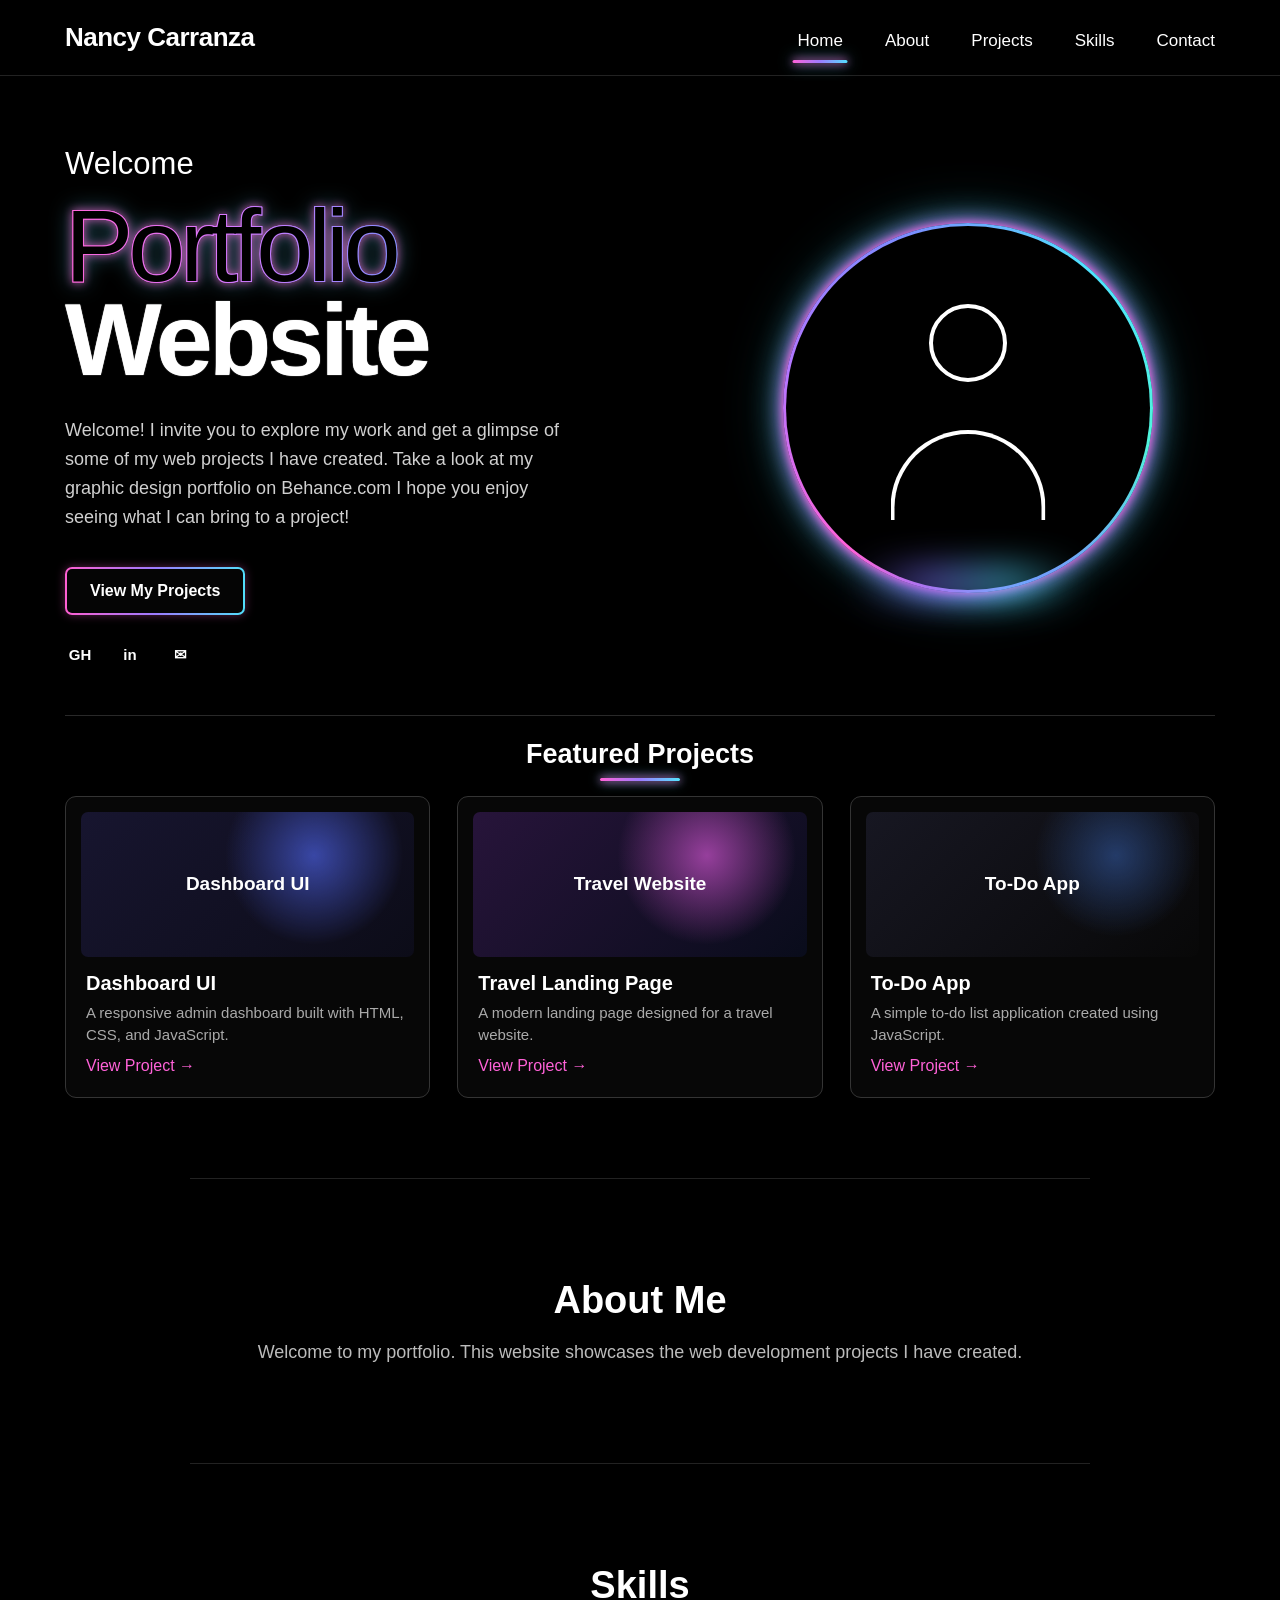
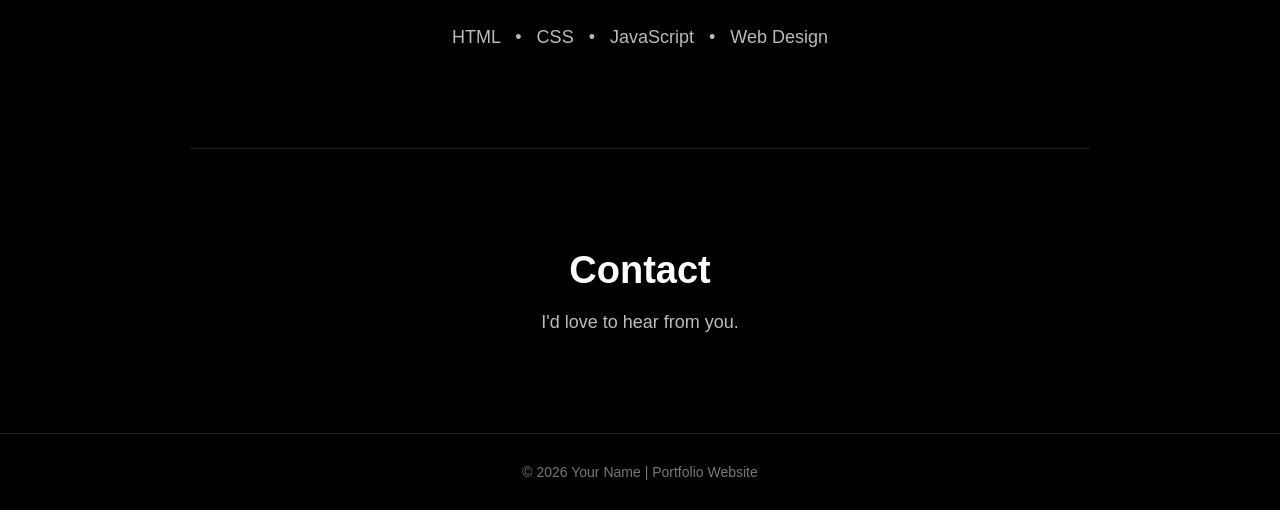
==== index.html @ f1543f97 "portgh" ====
<!DOCTYPE html>
<html lang="en">

<head>
    <meta charset="UTF-8">
    <meta name="viewport" content="width=device-width, initial-scale=1.0">

    <title>My Portfolio Website</title>

    <link rel="stylesheet" href="style.css">
</head>

<body>

    <!-- =========================
         HEADER
    ========================== -->

    <header>

        <div class="header-content">

            <div class="logo">
                <span>Nancy Carranza</span>
            </div>

            <nav>
                <a href="#home" class="active">Home</a>
                <a href="#about">About</a>
                <a href="#projects">Projects</a>
                <a href="#skills">Skills</a>
                <a href="#contact">Contact</a>
            </nav>

        </div>

    </header>


    <!-- =========================
         MAIN
    ========================== -->

    <main>

        <!-- HERO -->

        <section id="home" class="hero">

            <div class="hero-content">

                <div class="hero-text">

                    <p class="hello">
                        Welcome 
                    </p>

                    <h1>
                        <span class="portfolio-text">
                            Portfolio
                        </span>

                        <span class="website-text">
                            Website
                        </span>
                    </h1>

                    <p class="intro">
                        Welcome! I invite you to explore my work and get a glimpse 
                        of some of my web projects I have created. Take a look at my 
                        graphic design portfolio on 
                        Behance.com I hope you 
                        enjoy seeing what I can bring to a project!
                    </p>

                    <a href="#projects" class="project-button">
                        View My Projects
                    </a>

                    <div class="social-icons">

                        <a href="#" aria-label="GitHub">
                            GH
                        </a>

                        <a href="#" aria-label="LinkedIn">
                            in
                        </a>

                        <a href="mailto:youremail@example.com"
                           aria-label="Email">
                            ✉
                        </a>

                    </div>

                </div>


                <!-- NEON PROFILE CIRCLE -->

                <div class="hero-image">

                    <div class="neon-ring">

                        <div class="profile-circle">

                            <div class="person-head"></div>

                            <div class="person-body"></div>

                        </div>

                    </div>

                    <div class="glow"></div>

                </div>

            </div>

        </section>


        <!-- =========================
             PROJECTS
        ========================== -->

        <section id="projects" class="projects-section">

            <div class="section-heading">

                <h2>
                    Featured Projects
                </h2>

                <div class="heading-line"></div>

            </div>


            <div class="projects-container">


                <!-- PROJECT 1 -->

                <article class="project-card">

                    <div class="project-preview project-one">
                        <span>Dashboard UI</span>
                    </div>

                    <div class="project-info">

                        <h3>
                            Dashboard UI
                        </h3>

                        <p>
                            A responsive admin dashboard built
                            with HTML, CSS, and JavaScript.
                        </p>

                        <a href="#">
                            View Project →
                        </a>

                    </div>

                </article>


                <!-- PROJECT 2 -->

                <article class="project-card">

                    <div class="project-preview project-two">
                        <span>Travel Website</span>
                    </div>

                    <div class="project-info">

                        <h3>
                            Travel Landing Page
                        </h3>

                        <p>
                            A modern landing page designed
                            for a travel website.
                        </p>

                        <a href="#">
                            View Project →
                        </a>

                    </div>

                </article>


                <!-- PROJECT 3 -->

                <article class="project-card">

                    <div class="project-preview project-three">
                        <span>To-Do App</span>
                    </div>

                    <div class="project-info">

                        <h3>
                            To-Do App
                        </h3>

                        <p>
                            A simple to-do list application
                            created using JavaScript.
                        </p>

                        <a href="#">
                            View Project →
                        </a>

                    </div>

                </article>

            </div>

        </section>


        <!-- =========================
             ABOUT
        ========================== -->

        <section id="about" class="simple-section">

            <h2>About Me</h2>

            <p>
                Welcome to my portfolio. This website showcases
                the web development projects I have created.
            </p>

        </section>


        <!-- =========================
             SKILLS
        ========================== -->

        <section id="skills" class="simple-section">

            <h2>Skills</h2>

            <p>
                HTML &nbsp; • &nbsp;
                CSS &nbsp; • &nbsp;
                JavaScript &nbsp; • &nbsp;
                Web Design
            </p>

        </section>


        <!-- =========================
             CONTACT
        ========================== -->

        <section id="contact" class="simple-section">

            <h2>Contact</h2>

            <p>
                I'd love to hear from you.
            </p>

        </section>

    </main>


    <!-- =========================
         FOOTER
    ========================== -->

    <footer>

        <p>
            © 2026 Your Name | Portfolio Website
        </p>

    </footer>

</body>

</html>
---- style.css ----
/* ==========================================
   RESET
========================================== */

* {
    margin: 0;
    padding: 0;
    box-sizing: border-box;
}

html {
    scroll-behavior: smooth;
}

body {
    background: #000000;
    color: #ffffff;
    font-family: Arial, Helvetica, sans-serif;
}


/* ==========================================
   HEADER
========================================== */

header {
    width: 100%;

    background: rgba(0, 0, 0, 0.96);

    border-bottom: 1px solid #222222;

    position: sticky;
    top: 0;

    z-index: 1000;
}

.header-content {
    max-width: 1180px;

    margin: auto;

    height: 75px;

    padding: 0 15px;

    display: flex;

    align-items: center;

    justify-content: space-between;
}


/* NAME */

.logo {
    font-size: 26px;

    font-weight: 700;

    letter-spacing: -0.5px;
}

.logo span {
    color: #ffffff;
}


/* NAVIGATION */

nav {
    display: flex;

    align-items: center;

    gap: 42px;
}

nav a {
    color: #ffffff;

    text-decoration: none;

    font-size: 17px;

    padding: 26px 0 20px;

    position: relative;

    transition: 0.3s ease;
}

nav a:hover {
    color: #ffffff;
}


/* ACTIVE NAVIGATION */

nav a.active::after {
    content: "";

    position: absolute;

    bottom: 8px;

    left: 50%;

    transform: translateX(-50%);

    width: 55px;

    height: 3px;

    border-radius: 10px;

    background: linear-gradient(
        90deg,
        #ff62d8,
        #9d7cff,
        #54dfff
    );

    box-shadow:
        0 0 8px #ff62d8,
        0 0 15px #54dfff;
}


/* ==========================================
   HERO SECTION
========================================== */

.hero {
    min-height: 600px;

    max-width: 1180px;

    margin: auto;

    padding: 70px 15px 45px;
}


.hero-content {
    display: flex;

    align-items: center;

    justify-content: space-between;

    min-height: 500px;
}


/* ==========================================
   HERO TEXT
========================================== */

.hero-text {
    width: 55%;
}

.hello {
    font-size: 31px;

    font-weight: 400;

    margin-bottom: 15px;
}


/* ==========================================
   MAIN TITLE
========================================== */

h1 {
    line-height: 0.9;

    margin-bottom: 30px;
}


/* ==========================================
   PORTFOLIO OMBRÉ
========================================== */

/* ==========================================
   PORTFOLIO - BLACK LETTERS
   WITH NEON OMBRÉ OUTLINE
========================================== */

.portfolio-text {
    display: block;

    position: relative;

    font-size: clamp(70px, 8vw, 108px);

    font-weight: 300;

    letter-spacing: -5px;

    line-height: 0.95;

    color: #000000;

    /* Keeps the letters BLACK */
    -webkit-text-fill-color: #000000;

    /* Neon outline */
    -webkit-text-stroke: 2px transparent;

    /* Gradient behind the black letters */
    background: 
        linear-gradient(
        90deg,
        #ff66d9 0%,
        #d978ff 25%,
        #8d8cff 50%,
        #5bdcff 75%,
        #55f2df 100%
    );

    -webkit-background-clip: text;

    background-clip: text;

    /* Subtle neon glow */
    filter:
        drop-shadow(0 0 5px rgba(255, 102, 217, 0.7))
        drop-shadow(0 0 10px rgba(91, 220, 255, 0.35));
}


/* Creates the colored outline */

.portfolio-text::before {
    content: "Portfolio";

    position: absolute;

    top: 0;
    left: 0;

    width: 100%;
    height: 100%;

    color: transparent;

    -webkit-text-fill-color: transparent;

    -webkit-text-stroke: 2px transparent;

    background: linear-gradient(
        90deg,
        #ff66d9 0%,
        #d978ff 25%,
        #8d8cff 50%,
        #5bdcff 75%,
        #55f2df 100%
    );

    -webkit-background-clip: text;

    background-clip: text;

    z-index: -1;
}


/* ==========================================
   WHITE WEBSITE
========================================== */

.website-text {
    display: block;

    font-size: clamp(70px, 8vw, 108px);

    font-weight: 700;

    letter-spacing: -4px;

    color: #ffffff;

    text-shadow:
        0 0 1px #ffffff;
}


/* ==========================================
   INTRO TEXT
========================================== */

.intro {
    color: #d0d0d0;

    font-size: 18px;

    line-height: 1.6;

    max-width: 520px;

    margin-bottom: 35px;
}


/* ==========================================
   PROJECT BUTTON
========================================== */

.project-button {
    display: inline-block;

    padding: 13px 23px;

    color: #ffffff;

    text-decoration: none;

    font-size: 16px;

    font-weight: 600;

    border: 2px solid transparent;

    border-radius: 7px;

    background:
        linear-gradient(#050505, #050505) padding-box,
        linear-gradient(
            90deg,
            #ff5fd2,
            #9c7bff,
            #52defb
        ) border-box;

    transition: 0.3s ease;

    box-shadow:
        0 0 10px rgba(255, 95, 210, 0.35);
}


.project-button:hover {
    transform: translateY(-3px);

    box-shadow:
        0 0 15px rgba(255, 95, 210, 0.7),
        0 0 25px rgba(82, 222, 251, 0.4);
}


/* ==========================================
   SOCIAL ICONS
========================================== */

.social-icons {
    display: flex;

    gap: 20px;

    margin-top: 25px;
}

.social-icons a {
    width: 30px;

    height: 30px;

    display: flex;

    align-items: center;

    justify-content: center;

    color: #ffffff;

    text-decoration: none;

    font-size: 15px;

    font-weight: bold;

    transition: 0.3s ease;
}

.social-icons a:hover {
    color: #6ee7ff;

    text-shadow:
        0 0 10px #6ee7ff;
}


/* ==========================================
   HERO IMAGE AREA
========================================== */

.hero-image {
    width: 43%;

    display: flex;

    justify-content: center;

    align-items: center;

    position: relative;

    min-height: 400px;
}


/* ==========================================
   OMBRÉ NEON CIRCLE
========================================== */

.neon-ring {

    width: 370px;

    height: 370px;

    border-radius: 50%;

    position: relative;

    display: flex;

    align-items: center;

    justify-content: center;

    /* THIS CREATES THE OMBRÉ RING */

    background: conic-gradient(
        from 220deg,
        #ff62d8,
        #b675ff,
        #7c8cff,
        #4fe2ff,
        #4ff5dc,
        #7c8cff,
        #ff62d8
    );

    /* NEON GLOW */

    box-shadow:
        0 0 8px #ff62d8,
        0 0 20px #b675ff,
        0 0 35px rgba(79, 226, 255, 0.65),
        0 0 60px rgba(79, 226, 255, 0.25);
}


/* INNER BLACK CIRCLE */

.profile-circle {

    width: 364px;

    height: 364px;

    border-radius: 50%;

    background: #000000;

    position: relative;
}


/* ==========================================
   PERSON PLACEHOLDER
========================================== */

.person-head {

    width: 78px;

    height: 78px;

    border: 4px solid #ffffff;

    border-radius: 50%;

    position: absolute;

    top: 78px;

    left: 50%;

    transform: translateX(-50%);
}


.person-body {

    width: 155px;

    height: 90px;

    border: 4px solid #ffffff;

    border-bottom: none;

    border-radius: 90px 90px 0 0;

    position: absolute;

    bottom: 70px;

    left: 50%;

    transform: translateX(-50%);
}


/* ==========================================
   BLUE/PURPLE LIGHT UNDER CIRCLE
========================================== */

.glow {

    position: absolute;

    width: 220px;

    height: 30px;

    bottom: 10px;

    left: 50%;

    transform: translateX(-50%);

    background: linear-gradient(
        90deg,
        transparent,
        #7d70ff,
        #50dcff,
        transparent
    );

    filter: blur(18px);

    opacity: 0.7;
}


/* ==========================================
   PROJECT SECTION
========================================== */

.projects-section {

    max-width: 1180px;

    margin: auto;

    padding: 0 15px 80px;
}


/* SECTION TITLE */

.section-heading {

    text-align: center;

    border-top: 1px solid #292929;

    padding-top: 23px;

    margin-bottom: 15px;
}


.section-heading h2 {

    font-size: 27px;

    font-weight: 600;

    margin-bottom: 8px;
}


/* SMALL OMBRÉ LINE */

.heading-line {

    width: 80px;

    height: 3px;

    margin: auto;

    border-radius: 5px;

    background: linear-gradient(
        90deg,
        #ff62d8,
        #9d7cff,
        #55e4ff
    );

    box-shadow:
        0 0 8px #ff62d8,
        0 0 12px #55e4ff;
}


/* ==========================================
   PROJECT GRID
========================================== */

.projects-container {

    display: grid;

    grid-template-columns:
        repeat(3, 1fr);

    gap: 27px;

    margin-top: 13px;
}


/* ==========================================
   PROJECT CARD
========================================== */

.project-card {

    background: #070707;

    border: 1px solid #343434;

    border-radius: 11px;

    overflow: hidden;

    transition: 0.3s ease;
}


.project-card:hover {

    transform: translateY(-6px);

    border-color: #9d7cff;

    box-shadow:
        0 0 20px rgba(157, 124, 255, 0.2);
}


/* ==========================================
   PROJECT PREVIEW
========================================== */

.project-preview {

    height: 145px;

    margin: 15px;

    border-radius: 7px;

    display: flex;

    align-items: center;

    justify-content: center;

    overflow: hidden;

    position: relative;

    color: #ffffff;

    font-size: 19px;

    font-weight: 600;
}


/* DASHBOARD */

.project-one {

    background:
        radial-gradient(
            circle at 70% 30%,
            #3947a5,
            transparent 35%
        ),
        linear-gradient(
            135deg,
            #17152f,
            #0c0c18
        );
}


/* TRAVEL */

.project-two {

    background:
        radial-gradient(
            circle at 70% 30%,
            #963f9c,
            transparent 35%
        ),
        linear-gradient(
            135deg,
            #27143a,
            #090c1b
        );
}


/* TODO */

.project-three {

    background:
        radial-gradient(
            circle at 75% 30%,
            #243b68,
            transparent 30%
        ),
        linear-gradient(
            135deg,
            #171722,
            #080808
        );
}


/* ==========================================
   PROJECT INFORMATION
========================================== */

.project-info {

    padding: 0 20px 22px;
}


.project-info h3 {

    font-size: 20px;

    margin-bottom: 7px;
}


.project-info p {

    color: #aaaaaa;

    font-size: 15px;

    line-height: 1.5;

    min-height: 47px;

    margin-bottom: 8px;
}


.project-info a {

    color: #ff62d8;

    text-decoration: none;

    font-size: 16px;

    transition: 0.3s;
}


.project-info a:hover {

    color: #55e4ff;

    text-shadow:
        0 0 8px #55e4ff;
}


/* ==========================================
   OTHER SECTIONS
========================================== */

.simple-section {

    max-width: 900px;

    margin: auto;

    padding: 100px 20px;

    text-align: center;

    border-top: 1px solid #222222;
}


.simple-section h2 {

    font-size: 38px;

    margin-bottom: 20px;
}


.simple-section p {

    color: #bbbbbb;

    font-size: 18px;
}


/* ==========================================
   FOOTER
========================================== */

footer {

    text-align: center;

    padding: 30px;

    color: #777777;

    border-top: 1px solid #222222;

    font-size: 14px;
}


/* ==========================================
   TABLET
========================================== */

@media (max-width: 900px) {

    .hero-content {

        gap: 40px;
    }

    .hero-text {

        width: 55%;
    }

    .hero-image {

        width: 45%;
    }

    .neon-ring {

        width: 300px;

        height: 300px;
    }

    .profile-circle {

        width: 294px;

        height: 294px;
    }

    .projects-container {

        grid-template-columns: 1fr 1fr;
    }

}


/* ==========================================
   MOBILE
========================================== */

@media (max-width: 700px) {

    .header-content {

        height: auto;

        padding: 20px;

        flex-direction: column;

        gap: 15px;
    }

    nav {

        gap: 20px;

        flex-wrap: wrap;

        justify-content: center;
    }

    nav a {

        padding: 5px 0;
    }

    nav a.active::after {

        bottom: -4px;
    }


    .hero {

        padding-top: 50px;
    }

    .hero-content {

        flex-direction: column;

        text-align: center;
    }

    .hero-text {

        width: 100%;
    }

    .hero-image {

        width: 100%;
    }

    .intro {

        margin-left: auto;

        margin-right: auto;
    }

    .social-icons {

        justify-content: center;
    }


    .neon-ring {

        width: 280px;

        height: 280px;
    }

    .profile-circle {

        width: 274px;

        height: 274px;
    }


    .projects-container {

        grid-template-columns: 1fr;
    }

}
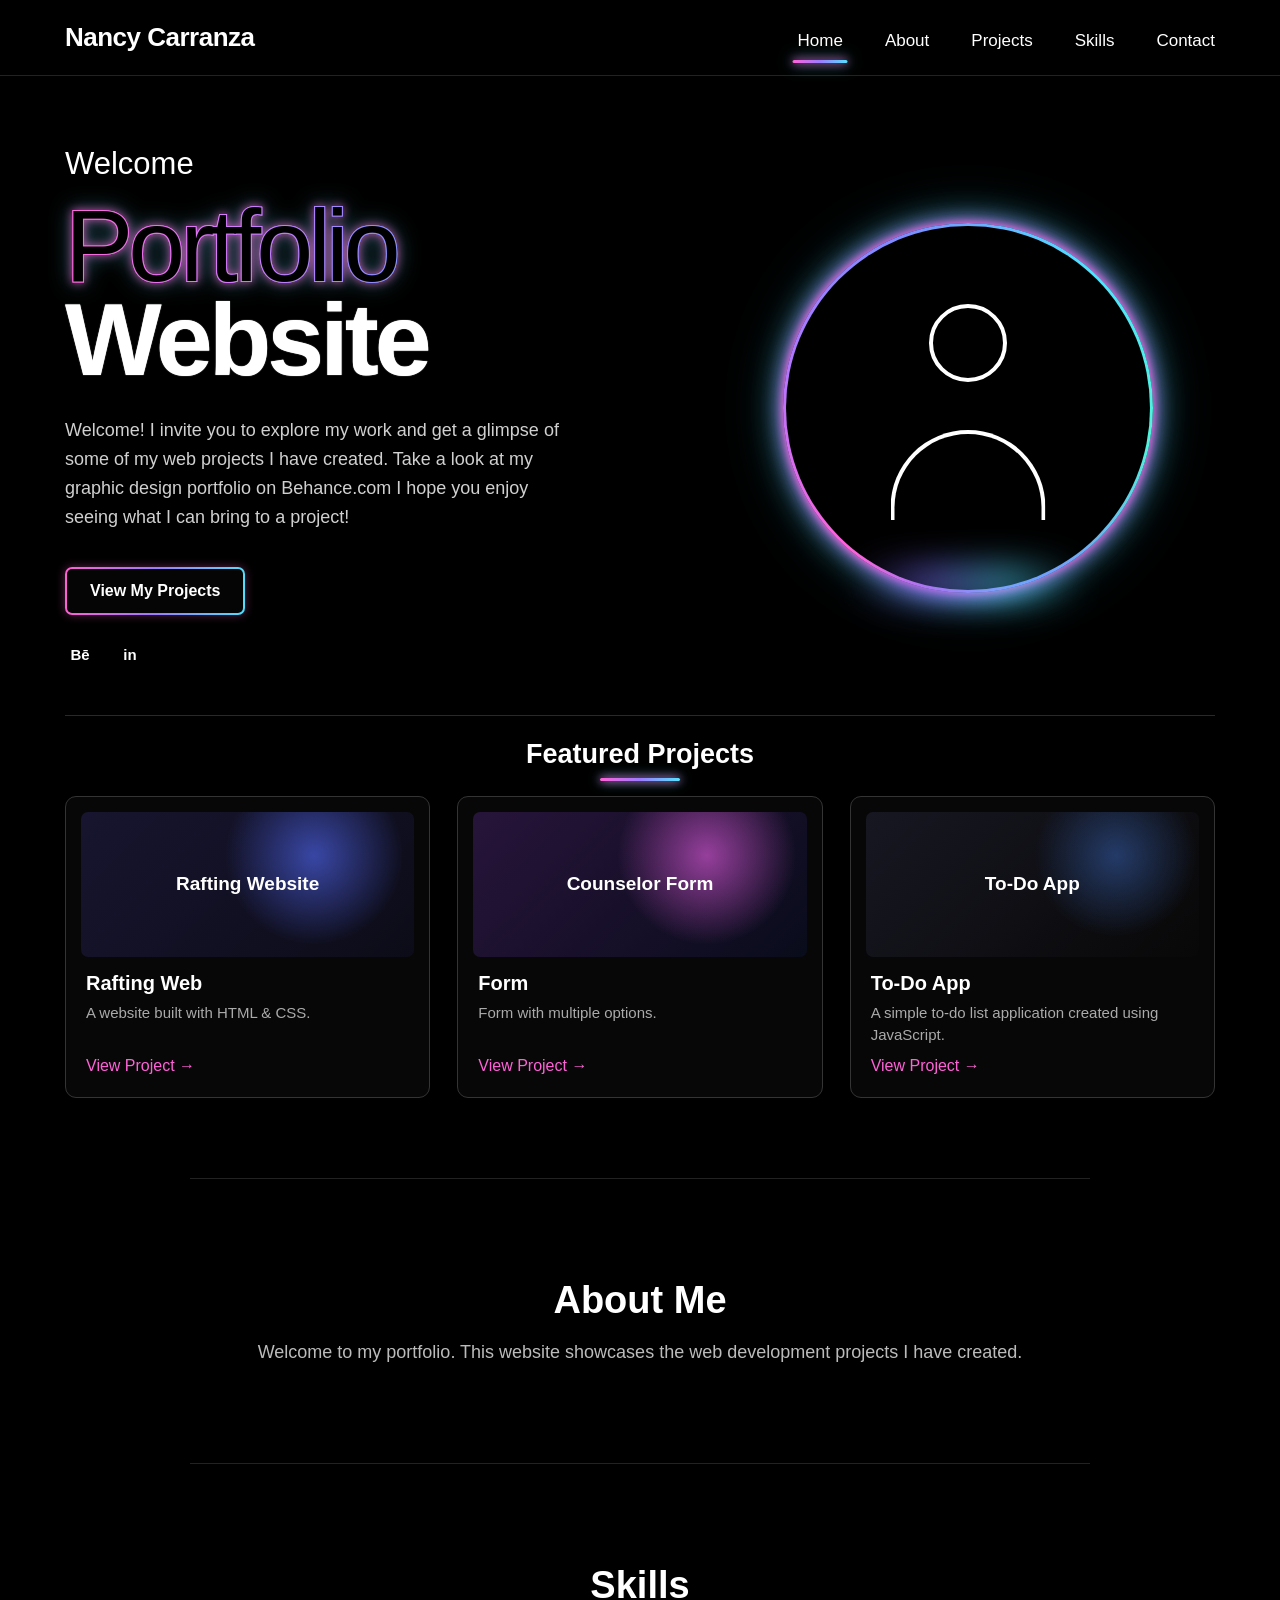
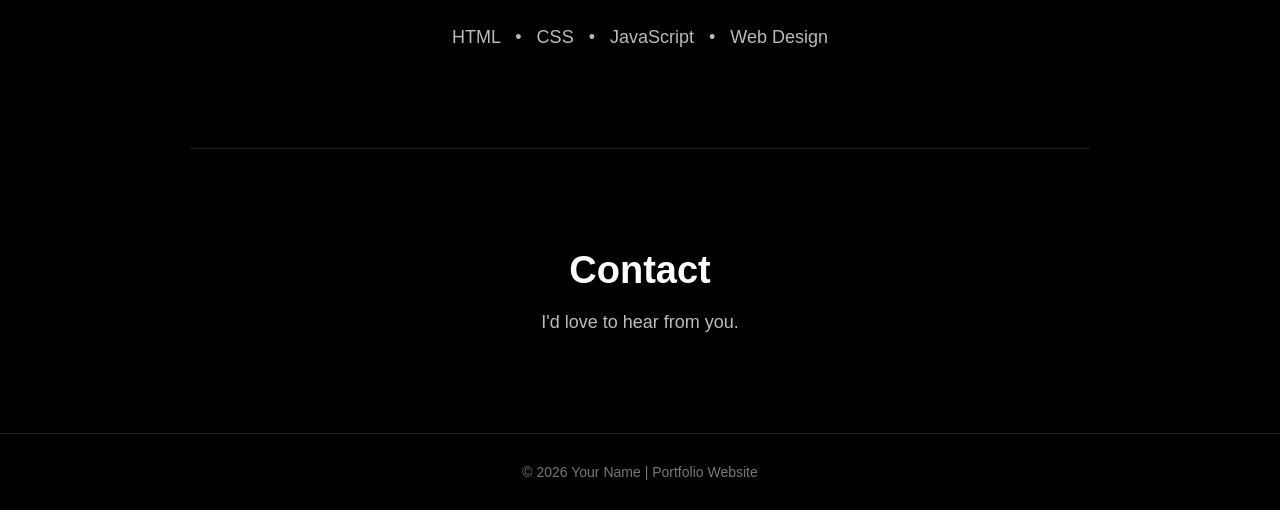
==== commit e3ff4708: "funtodoapp" ====
--- a/index.html
+++ b/index.html
@@ -79,18 +79,20 @@
 
                     <div class="social-icons">
 
-                        <a href="#" aria-label="GitHub">
-                            GH
-                        </a>
-
-                        <a href="#" aria-label="LinkedIn">
+                        <a href="https://www.behance.net/nancyc"
+                           target="_blank"
+                           rel="noopener noreferrer">
+                            Bē
+                        </a>
+
+                        <a href="https://www.linkedin.com/in/nancy-crza-885b6b268/"
+                            target="_blank"
+                            rel="noopener noreferrer"
+                            aria-label="LinkedIn">
                             in
                         </a>
 
-                        <a href="mailto:youremail@example.com"
-                           aria-label="Email">
-                            ✉
-                        </a>
+        
 
                     </div>
 
@@ -147,21 +149,23 @@
                 <article class="project-card">
 
                     <div class="project-preview project-one">
-                        <span>Dashboard UI</span>
+                        <span>Rafting Website</span>
                     </div>
 
                     <div class="project-info">
 
                         <h3>
-                            Dashboard UI
+                            Rafting Web
                         </h3>
 
                         <p>
-                            A responsive admin dashboard built
-                            with HTML, CSS, and JavaScript.
+                            A website built
+                            with HTML & CSS.
                         </p>
 
-                        <a href="#">
+                        <a href="https://nancycrza.github.io/wdd130/wwr/index.html"
+                           target="_blank"
+                           rel="noopener noreferrer">
                             View Project →
                         </a>
 
@@ -175,21 +179,22 @@
                 <article class="project-card">
 
                     <div class="project-preview project-two">
-                        <span>Travel Website</span>
+                        <span>Counselor Form</span>
                     </div>
 
                     <div class="project-info">
 
                         <h3>
-                            Travel Landing Page
+                            Form
                         </h3>
 
                         <p>
-                            A modern landing page designed
-                            for a travel website.
+                            Form with multiple options.
                         </p>
 
-                        <a href="#">
+                        <a href="https://nancycrza.github.io/wdd131/ponder/form.html"
+                           target="_blank"
+                           rel="noopener noreferrer">
                             View Project →
                         </a>
 
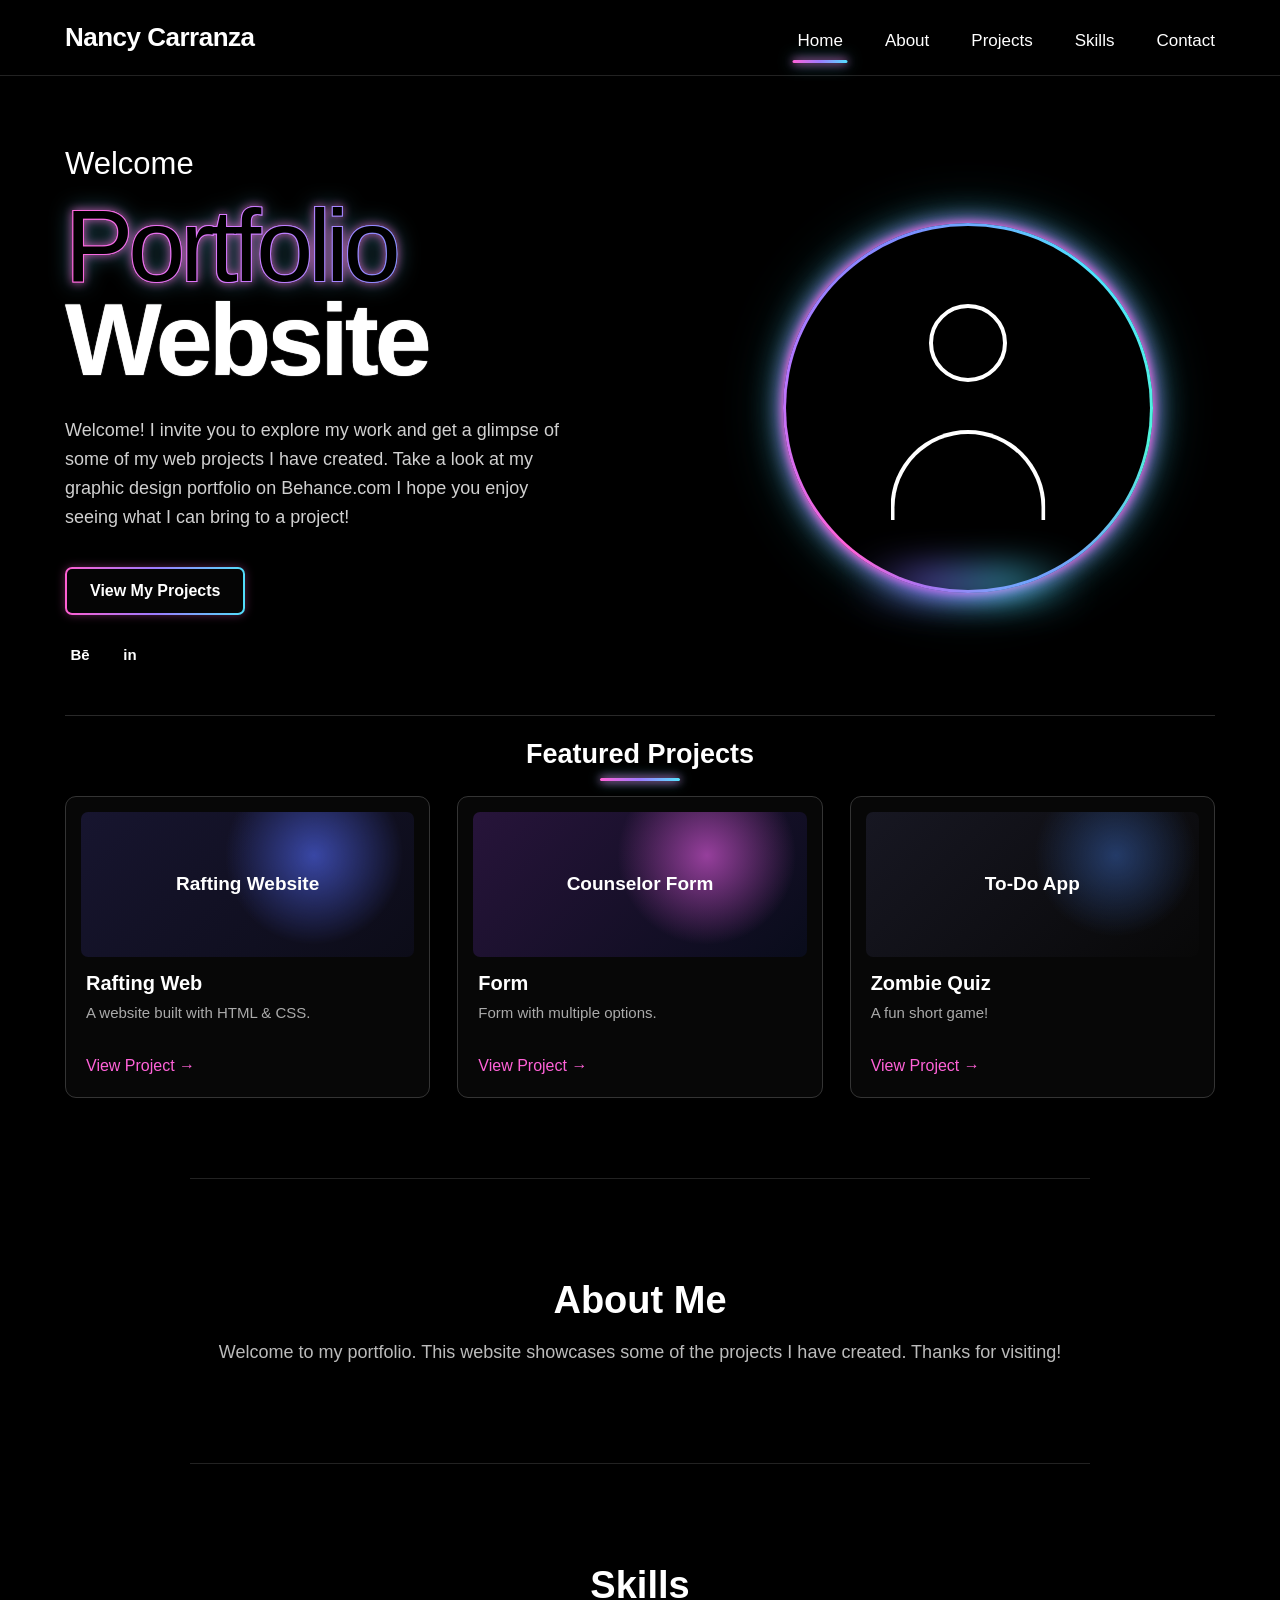
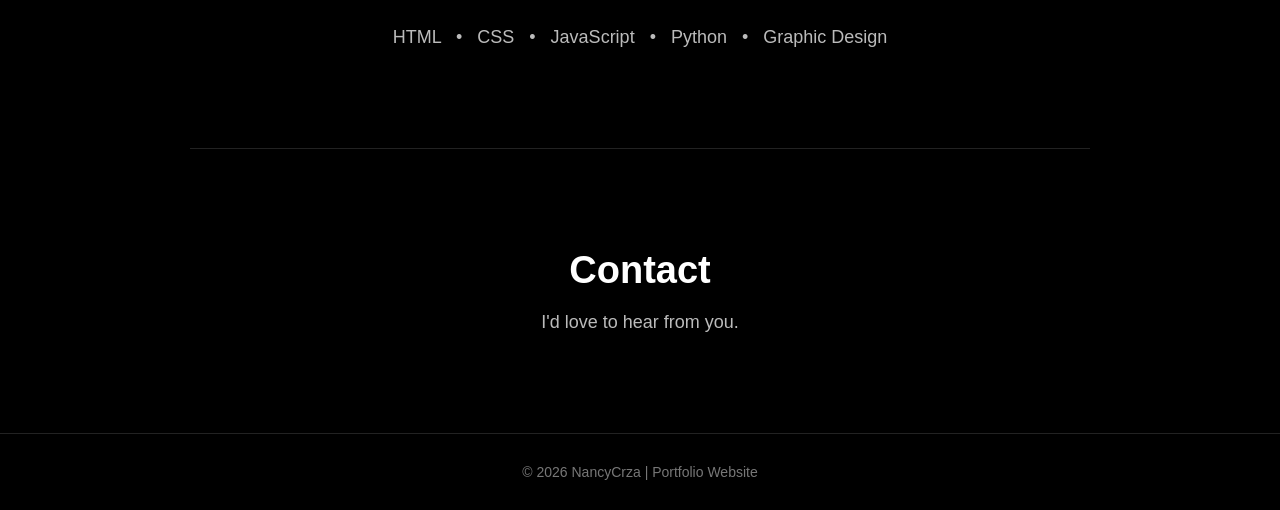
==== commit b2636ca1: "changes" ====
--- a/index.html
+++ b/index.html
@@ -214,12 +214,11 @@
                     <div class="project-info">
 
                         <h3>
-                            To-Do App
+                            Zombie Quiz
                         </h3>
 
                         <p>
-                            A simple to-do list application
-                            created using JavaScript.
+                            A fun short game!
                         </p>
 
                         <a href="#">
@@ -245,7 +244,7 @@
 
             <p>
                 Welcome to my portfolio. This website showcases
-                the web development projects I have created.
+                some of the projects I have created. Thanks for visiting!
             </p>
 
         </section>
@@ -263,7 +262,8 @@
                 HTML &nbsp; • &nbsp;
                 CSS &nbsp; • &nbsp;
                 JavaScript &nbsp; • &nbsp;
-                Web Design
+                Python &nbsp; • &nbsp;
+                Graphic Design
             </p>
 
         </section>
@@ -293,7 +293,7 @@
     <footer>
 
         <p>
-            © 2026 Your Name | Portfolio Website
+            © 2026 NancyCrza | Portfolio Website
         </p>
 
     </footer>
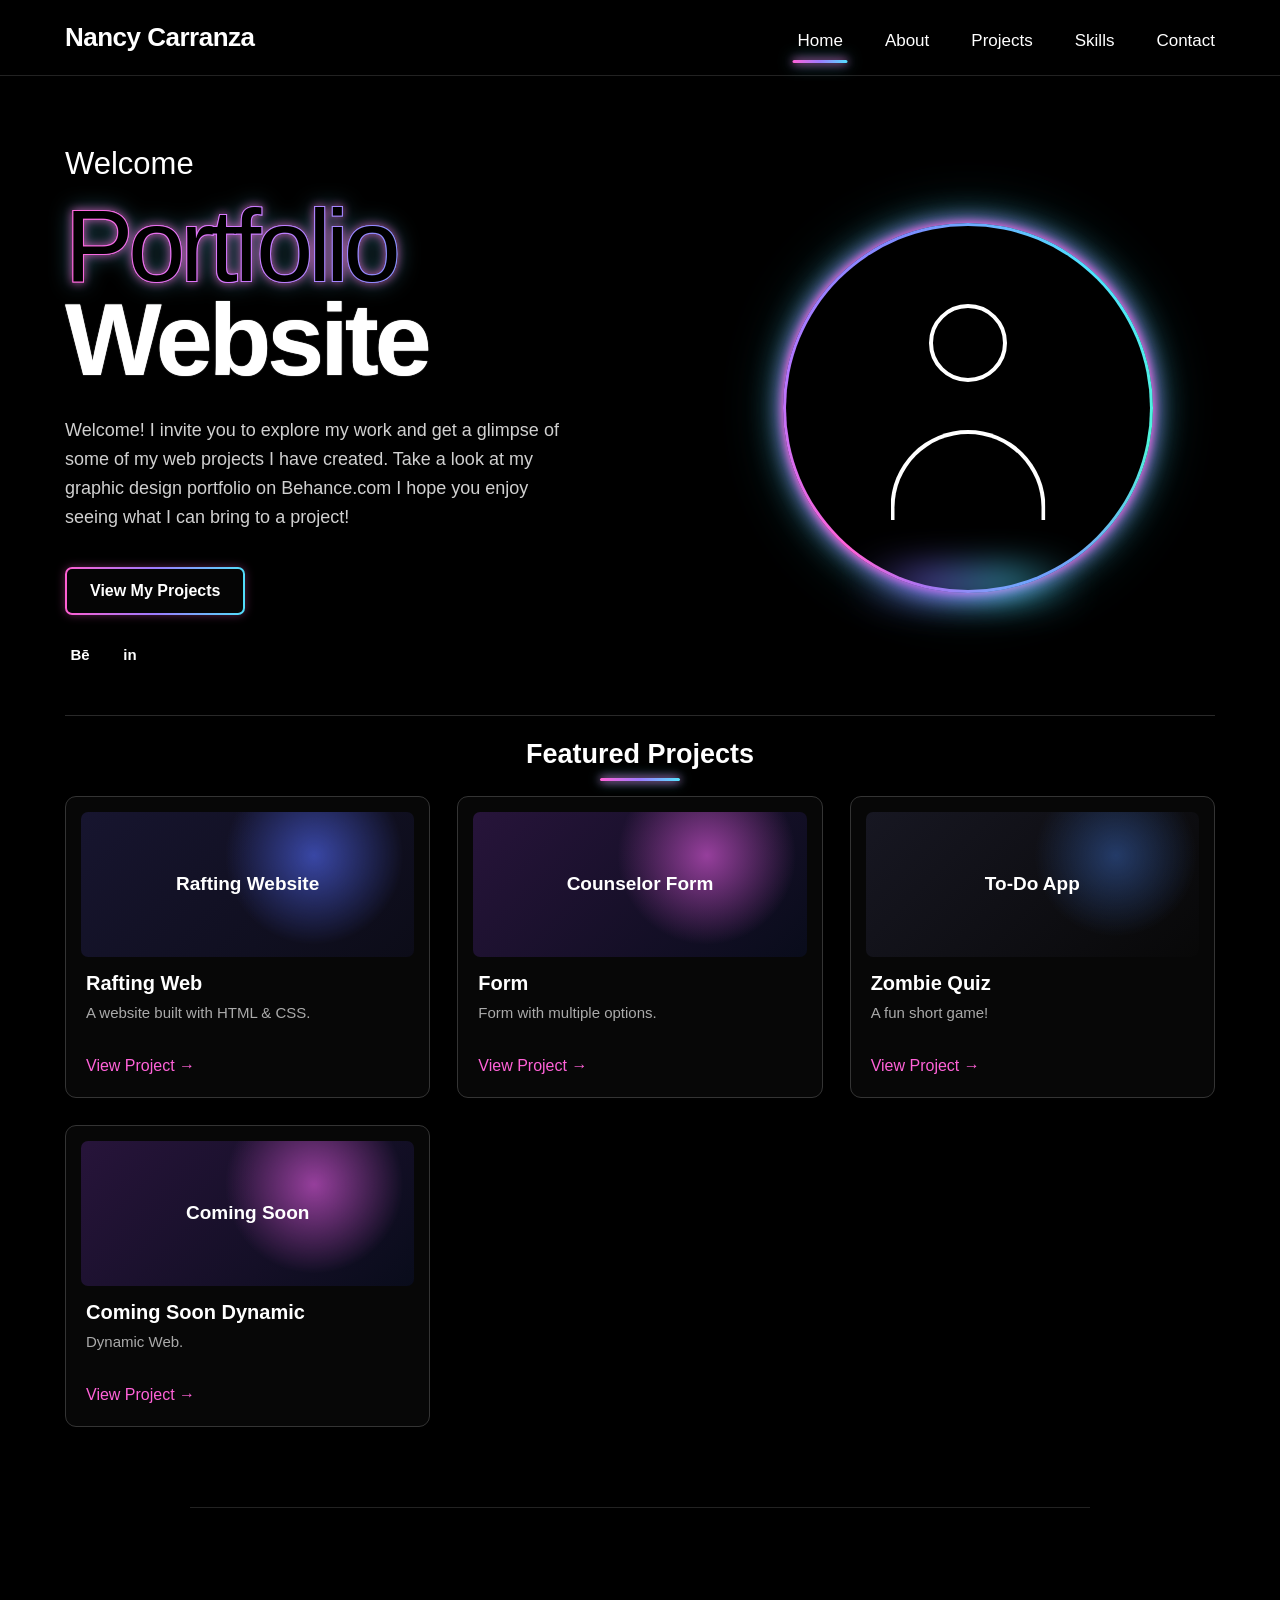
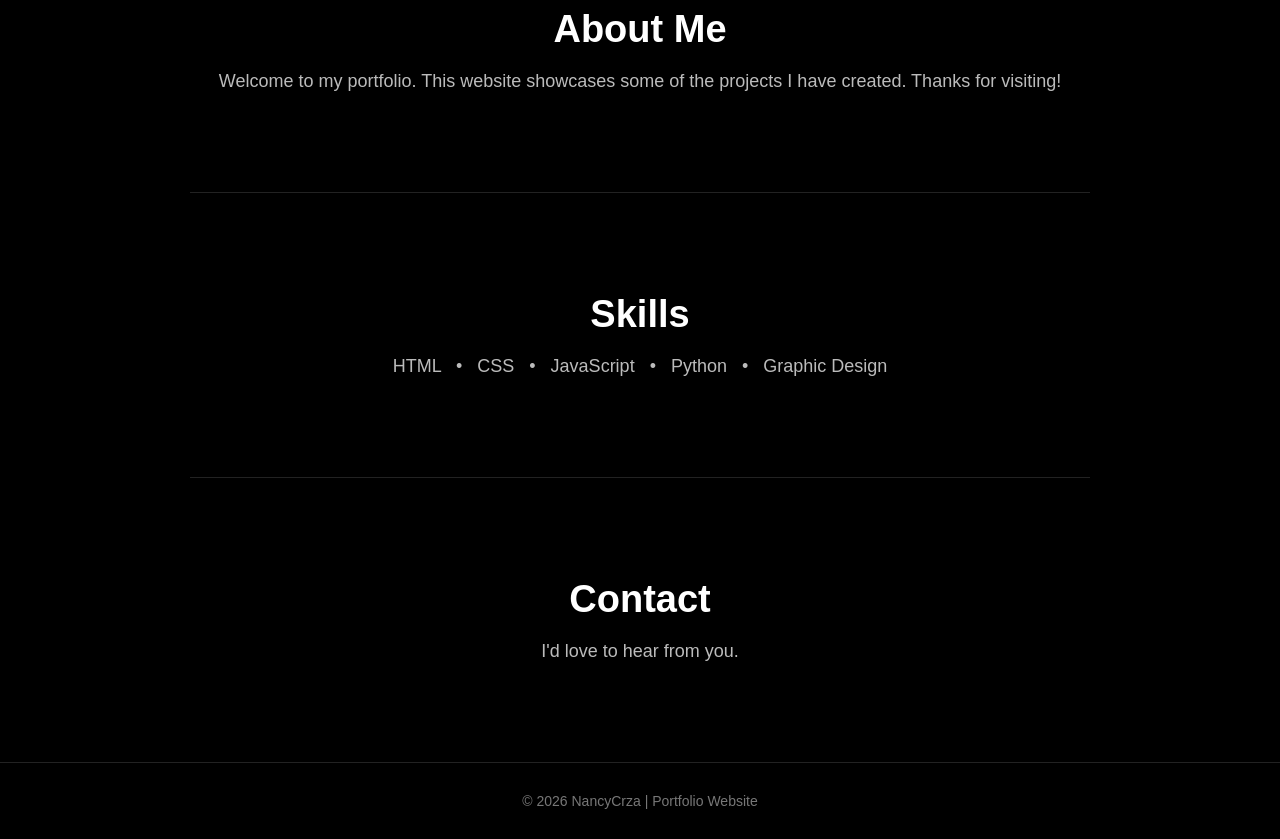
==== commit 389483a9: "changes" ====
--- a/index.html
+++ b/index.html
@@ -221,7 +221,36 @@
                             A fun short game!
                         </p>
 
-                        <a href="#">
+                        <a href="https://nancycrza.github.io/App_Game_Quiz/fun-to-do-app/zombie-survival-quiz/index.html"
+                           target="_blank"
+                           rel="noopener noreferrer">
+                            View Project →
+                        </a>
+
+                    </div>
+
+                </article>
+                <!-- PROJECT 4 -->
+
+                <article class="project-card">
+
+                    <div class="project-preview project-two">
+                        <span>Coming Soon</span>
+                    </div>
+
+                    <div class="project-info">
+
+                        <h3>
+                            Coming Soon Dynamic
+                        </h3>
+
+                        <p>
+                            Dynamic Web.
+                        </p>
+
+                        <a href="https://nancycrza.github.io/wdd131/ponder/form.html"
+                           target="_blank"
+                           rel="noopener noreferrer">
                             View Project →
                         </a>
 
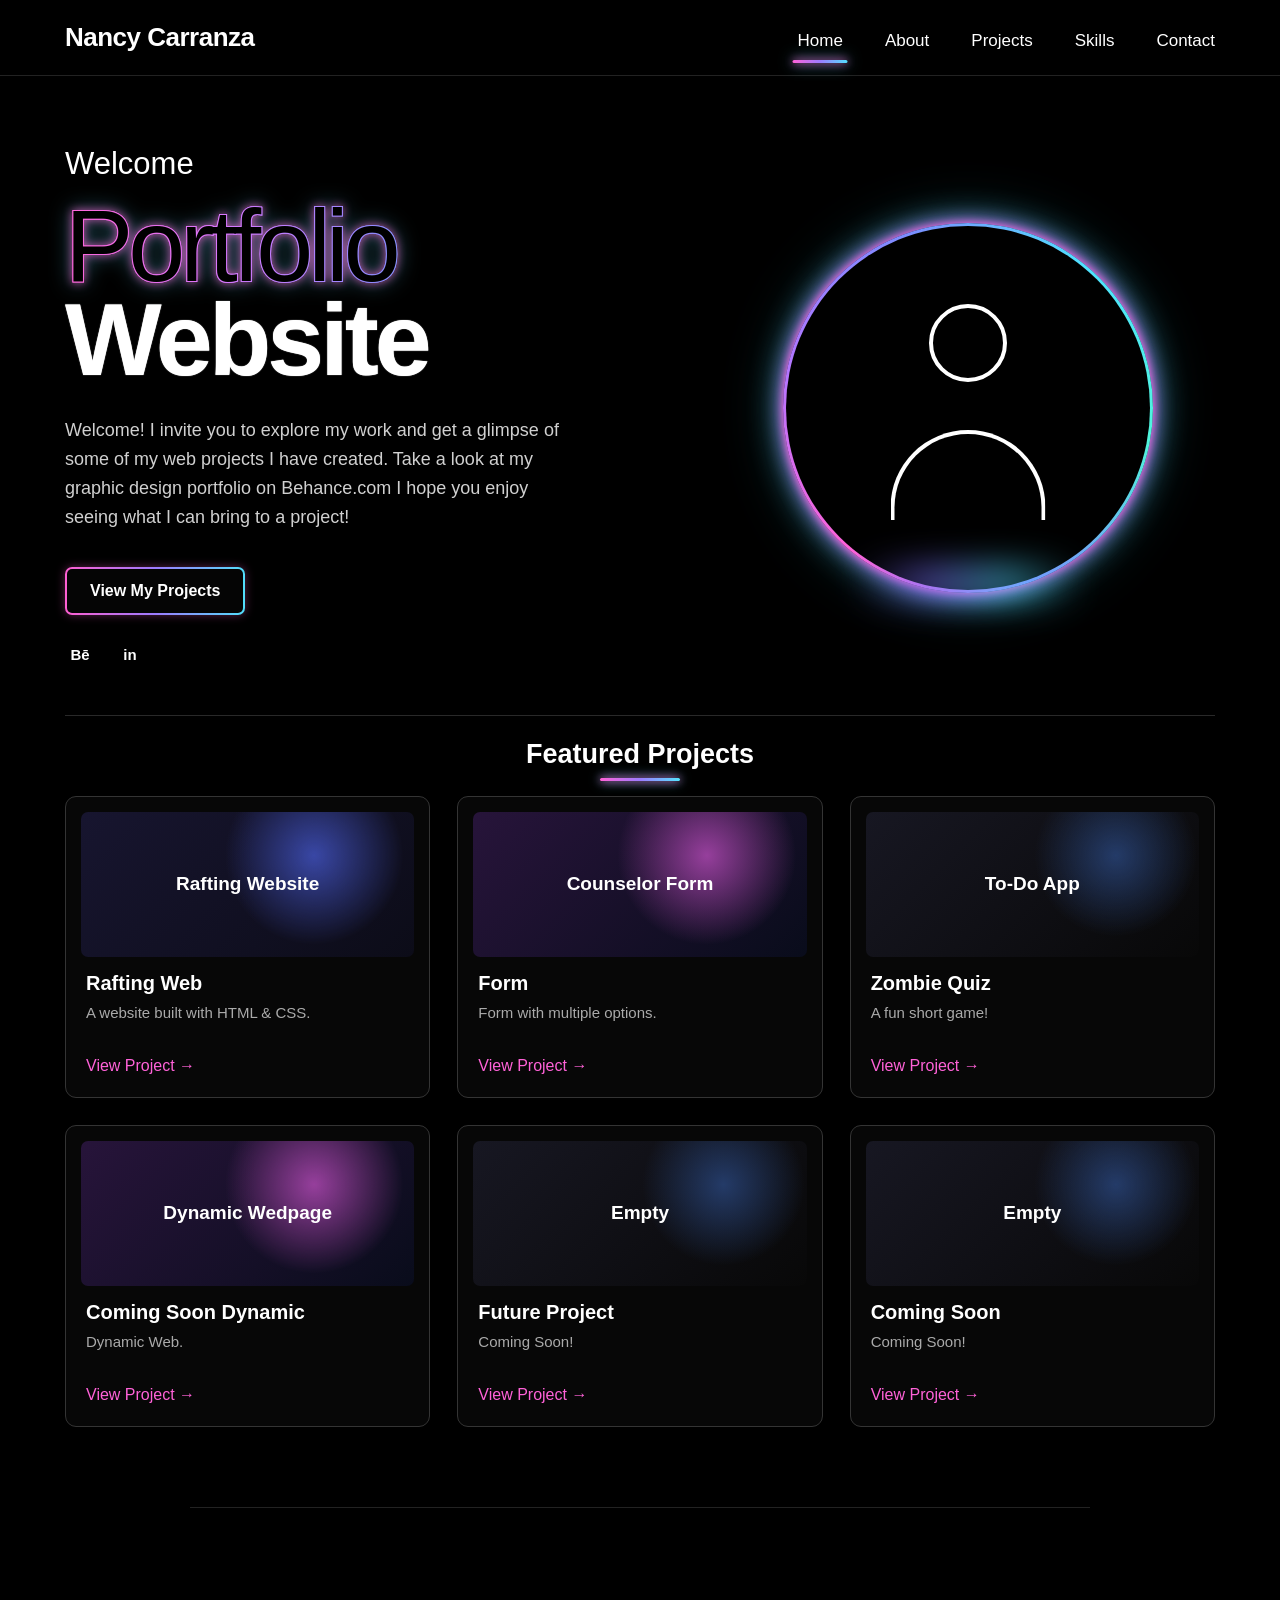
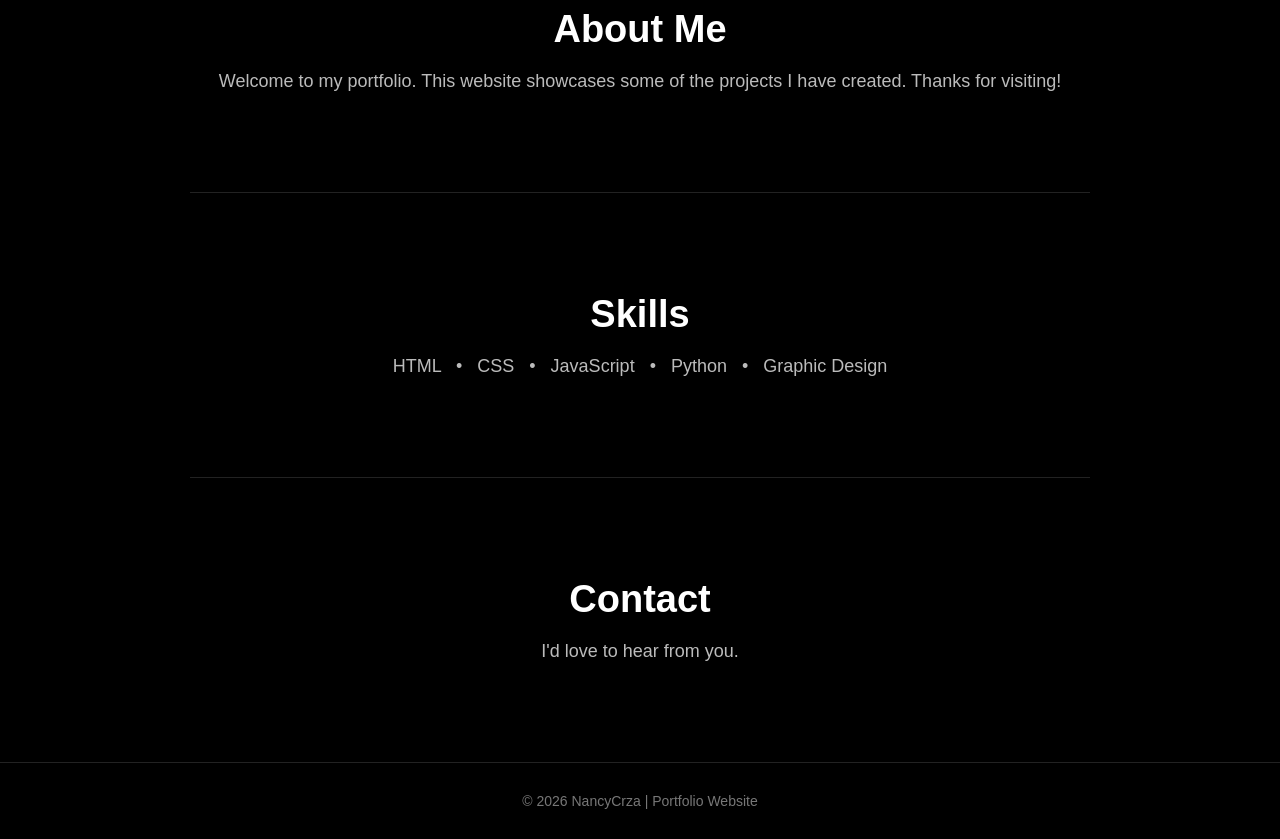
==== commit d4a54efe: "change" ====
--- a/index.html
+++ b/index.html
@@ -235,7 +235,7 @@
                 <article class="project-card">
 
                     <div class="project-preview project-two">
-                        <span>Coming Soon</span>
+                        <span>Dynamic Wedpage</span>
                     </div>
 
                     <div class="project-info">
@@ -248,7 +248,63 @@
                             Dynamic Web.
                         </p>
 
-                        <a href="https://nancycrza.github.io/wdd131/ponder/form.html"
+                        <a href="https://nancycrza.github.io/wdd131//ponder/dom-theme.html"
+                           target="_blank"
+                           rel="noopener noreferrer">
+                            View Project →
+                        </a>
+
+                    </div>
+
+                </article>
+
+                <!-- PROJECT 5 -->
+
+                <article class="project-card">
+
+                    <div class="project-preview project-three">
+                        <span>Empty</span>
+                    </div>
+
+                    <div class="project-info">
+
+                        <h3>
+                            Future Project
+                        </h3>
+
+                        <p>
+                            Coming Soon!
+                        </p>
+
+                        <a href="https://nancycrza.github.io/App_Game_Quiz/fun-to-do-app/zombie-survival-quiz/index.html"
+                           target="_blank"
+                           rel="noopener noreferrer">
+                            View Project →
+                        </a>
+
+                    </div>
+
+                </article>
+
+                <!-- PROJECT 6 -->
+
+                <article class="project-card">
+
+                    <div class="project-preview project-three">
+                        <span>Empty</span>
+                    </div>
+
+                    <div class="project-info">
+
+                        <h3>
+                            Coming Soon
+                        </h3>
+
+                        <p>
+                            Coming Soon!
+                        </p>
+
+                        <a href="https://nancycrza.github.io/App_Game_Quiz/fun-to-do-app/zombie-survival-quiz/index.html"
                            target="_blank"
                            rel="noopener noreferrer">
                             View Project →
